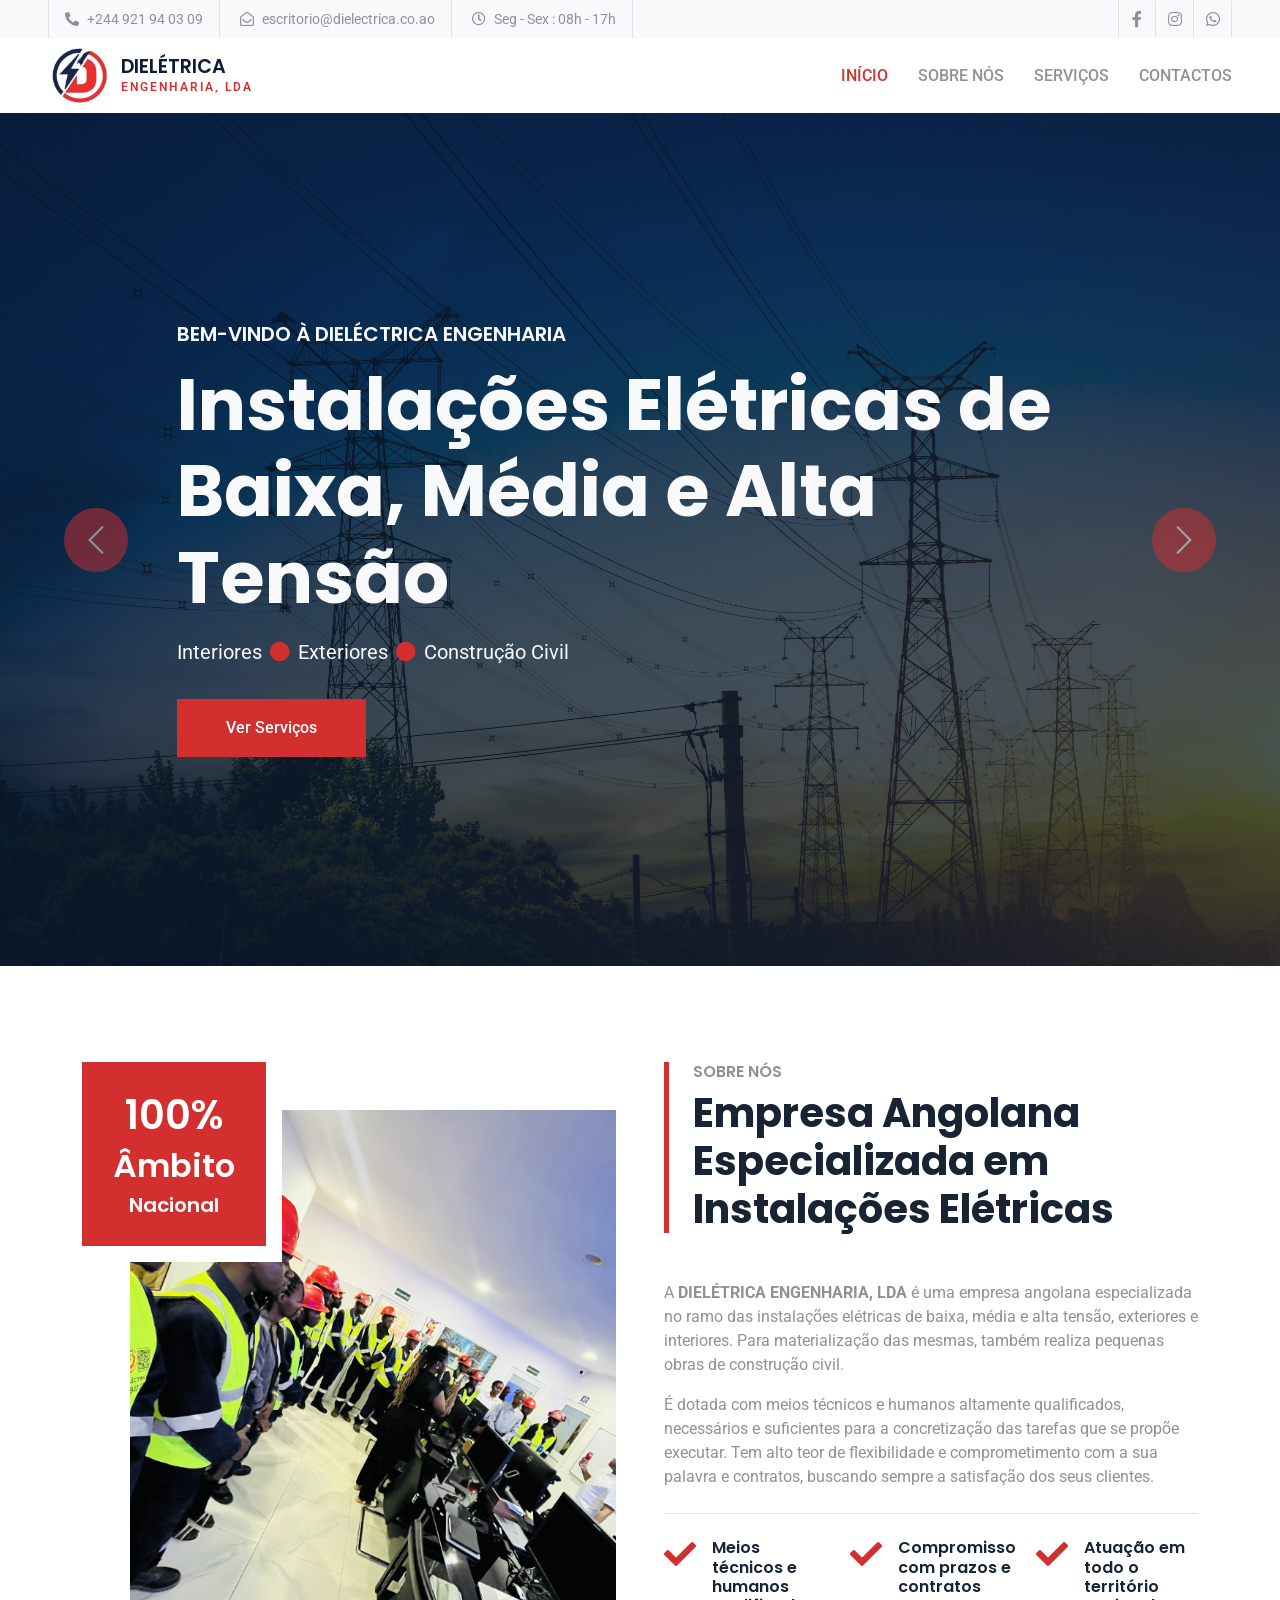
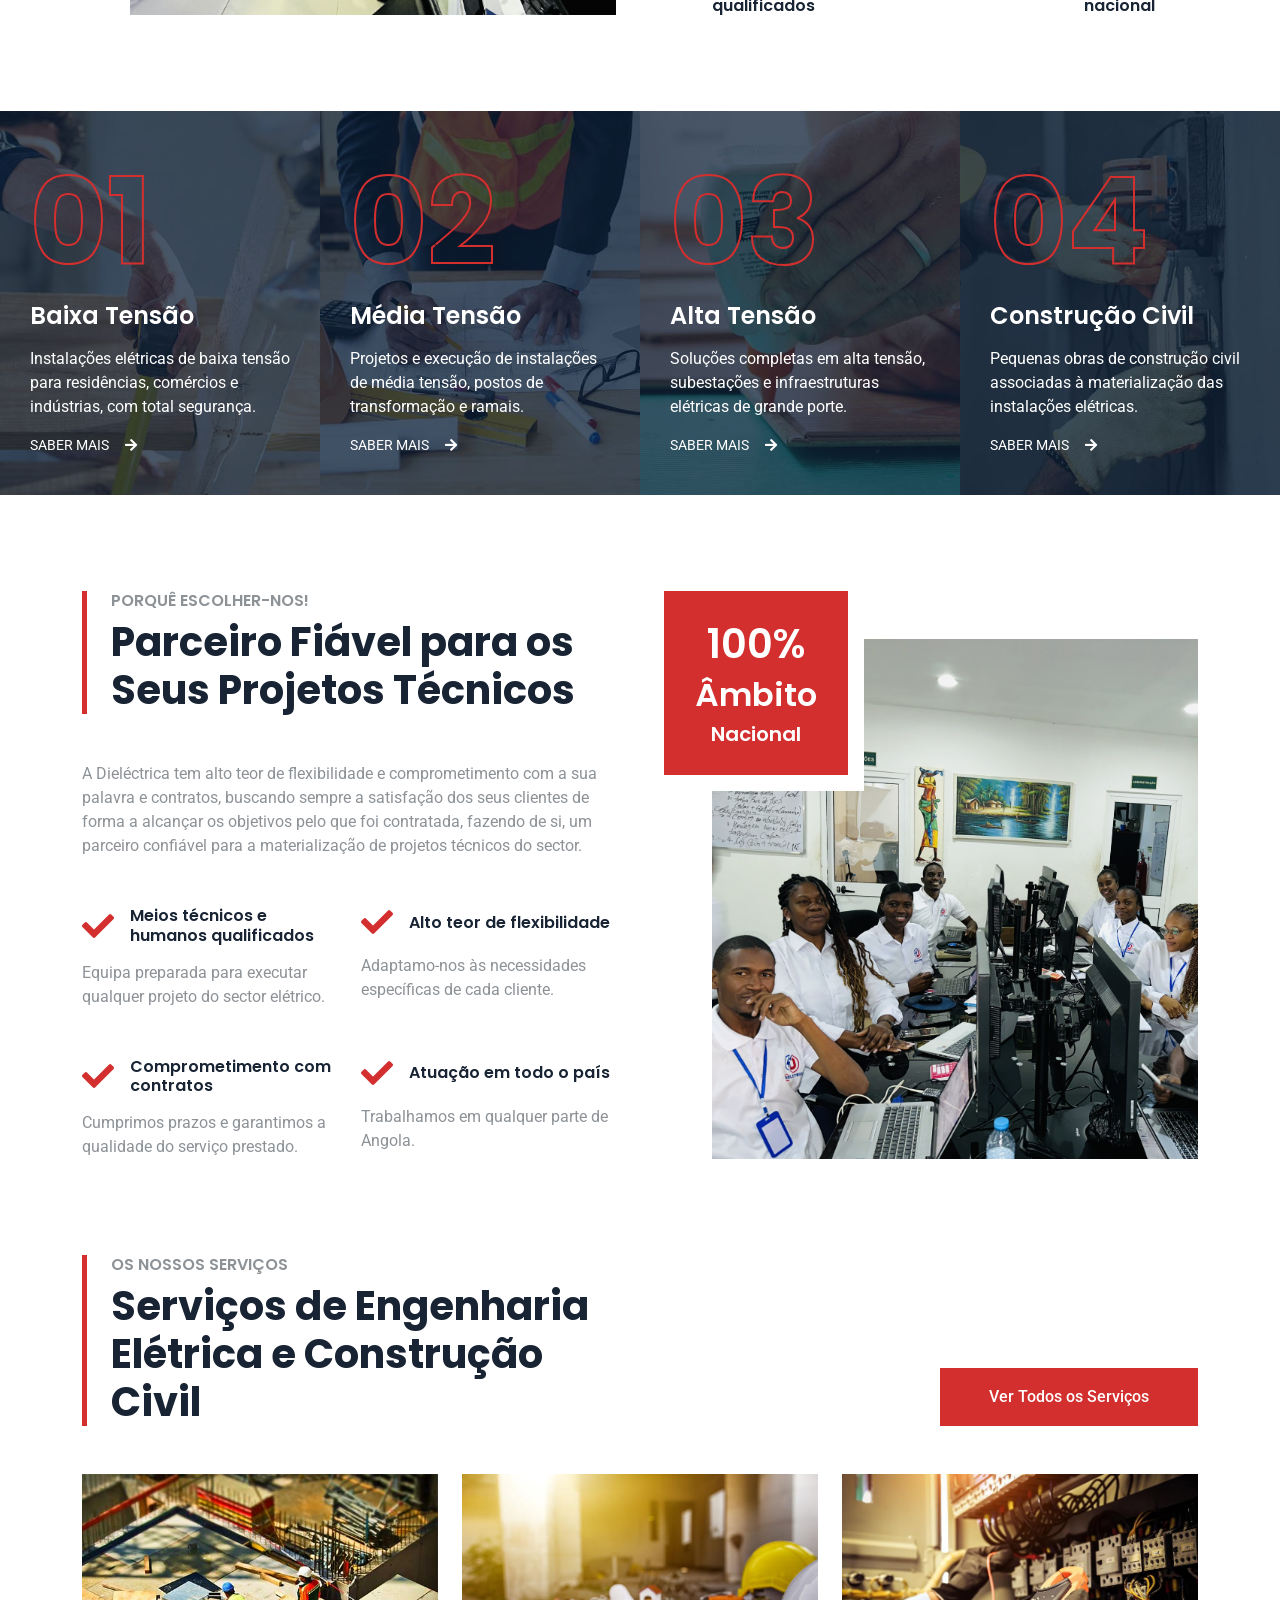
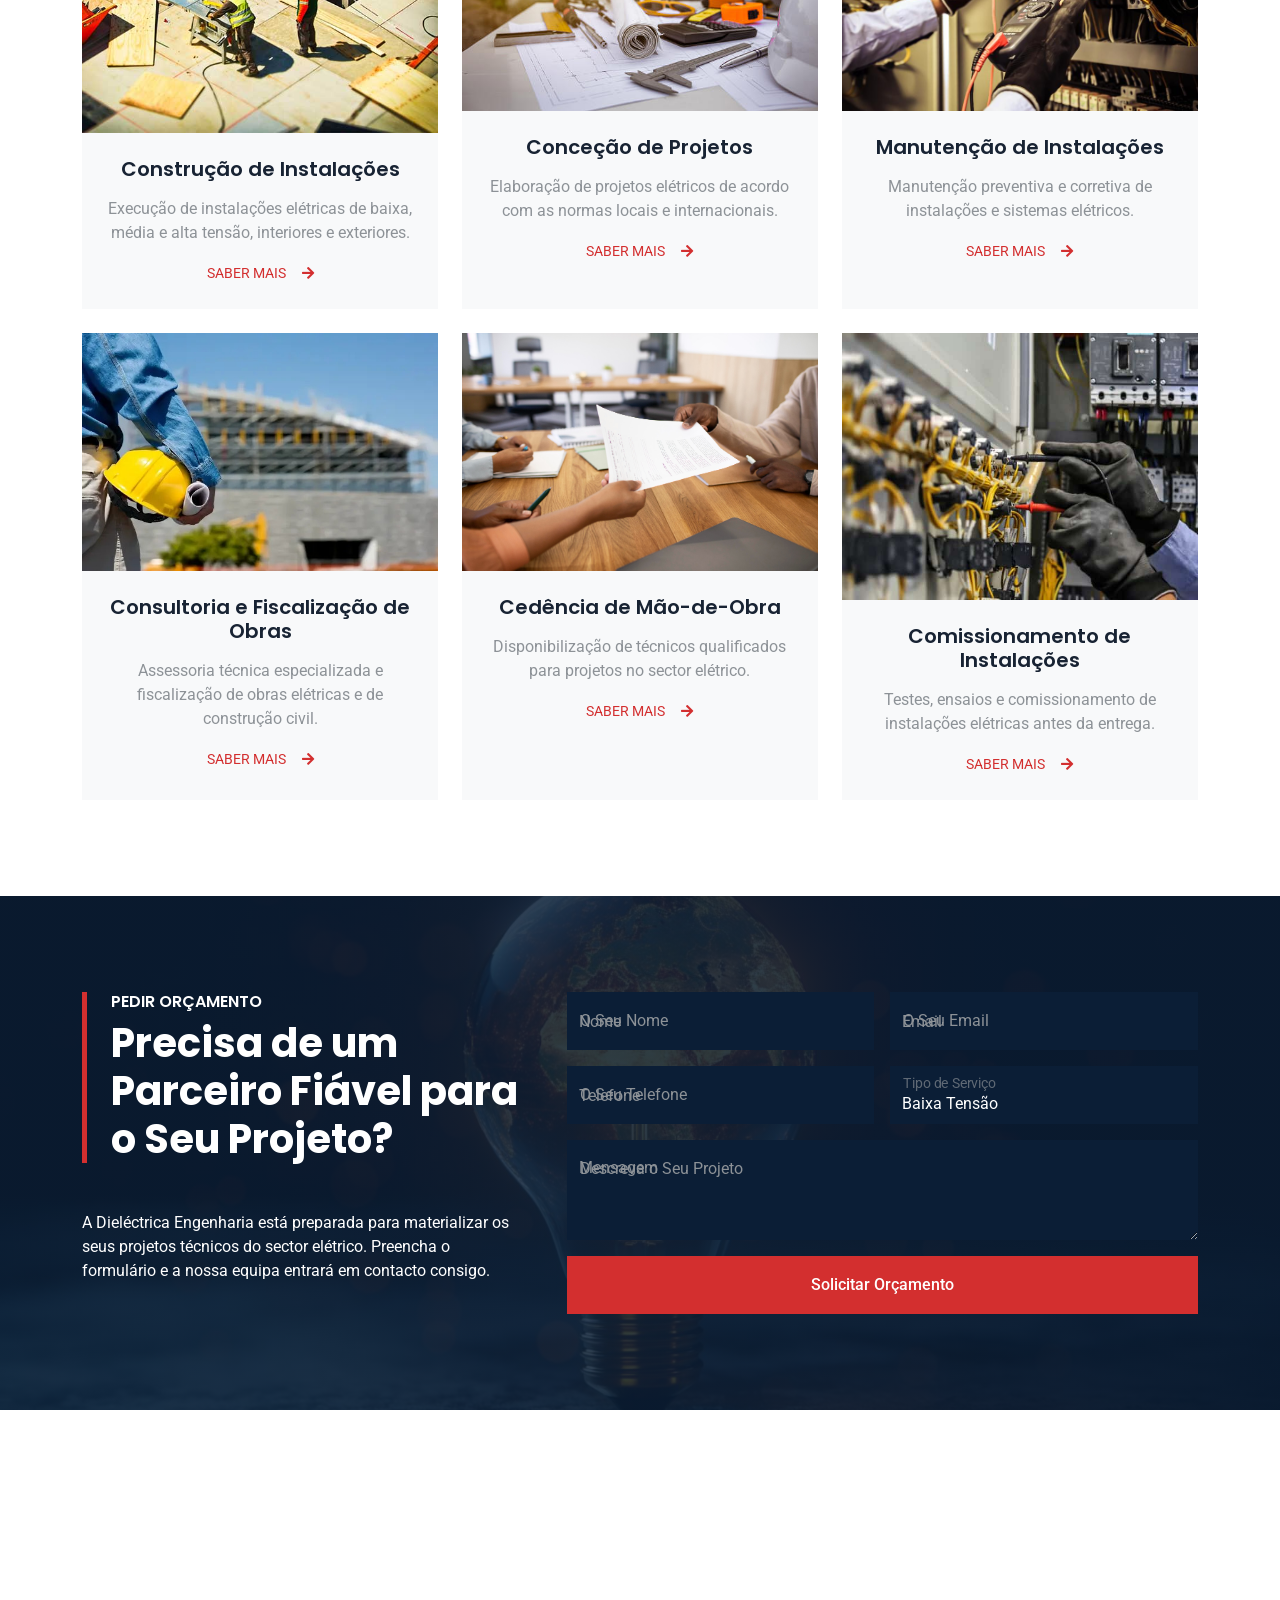
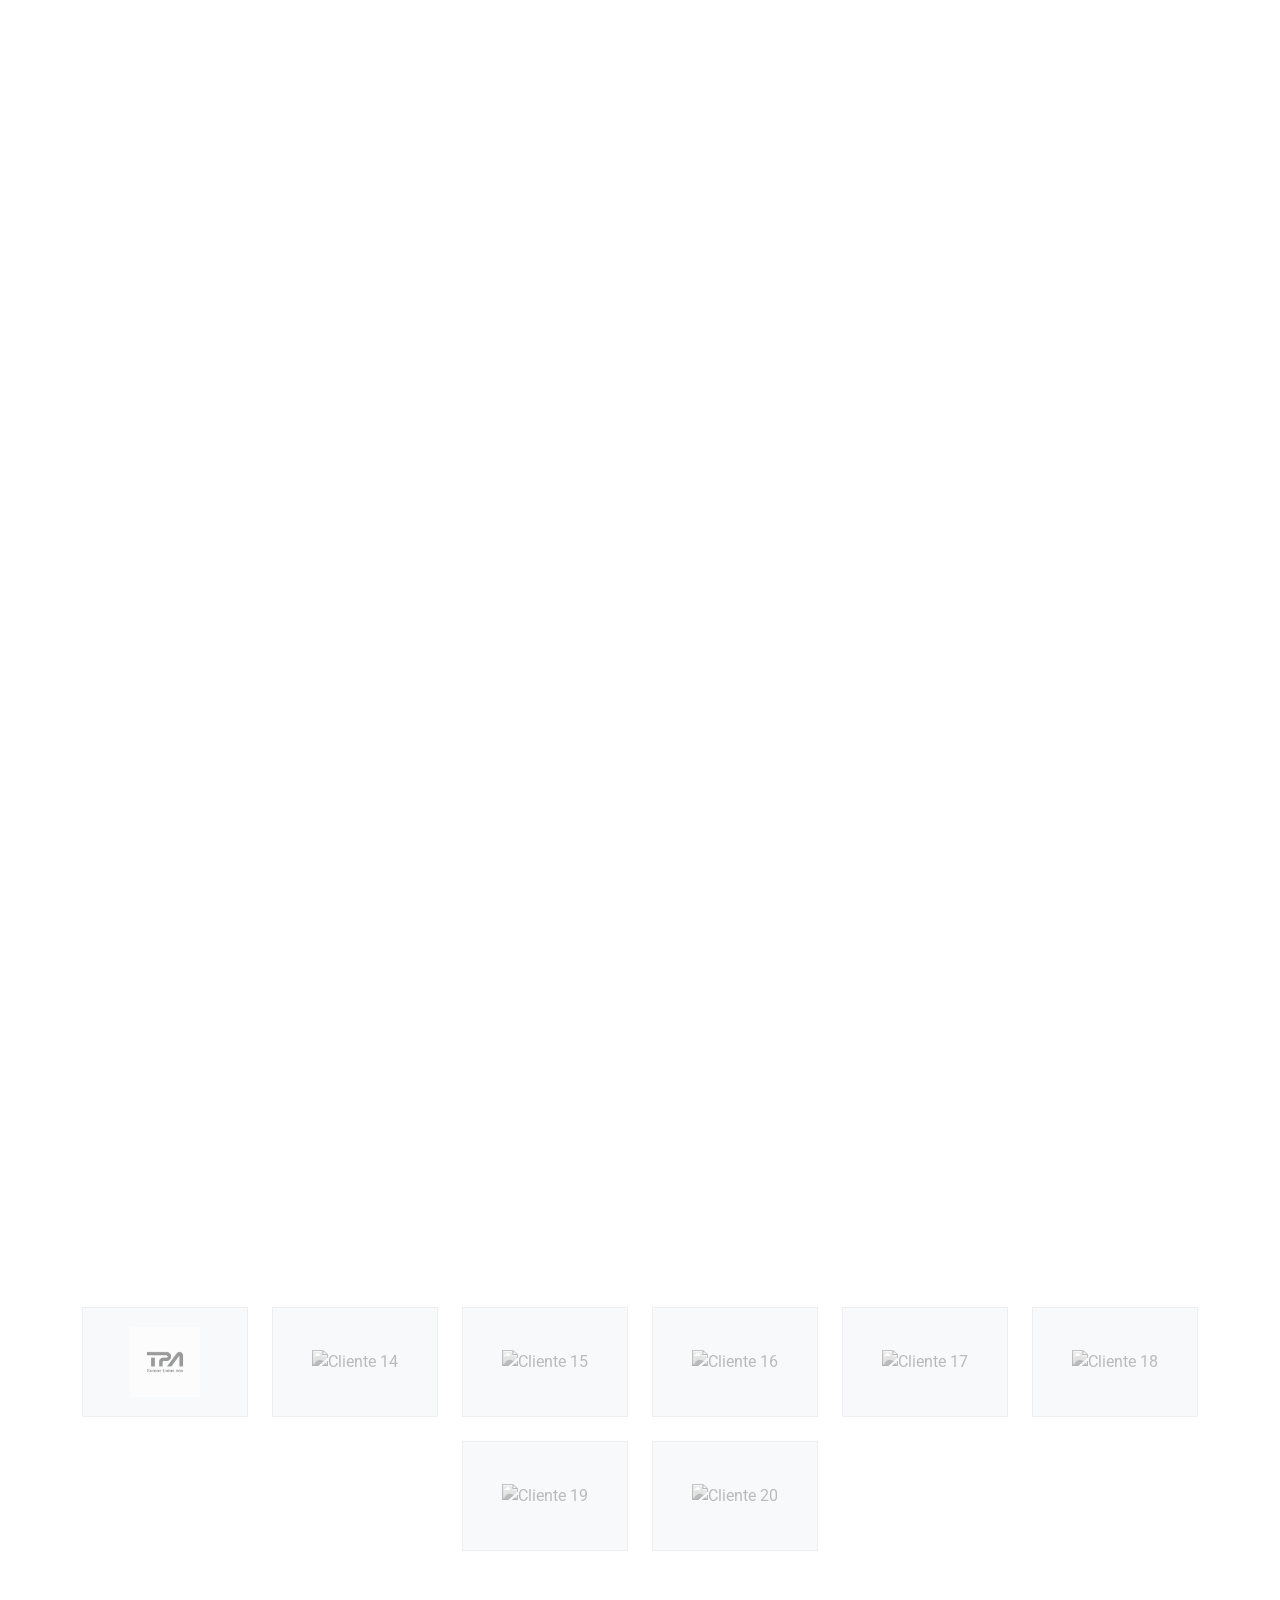
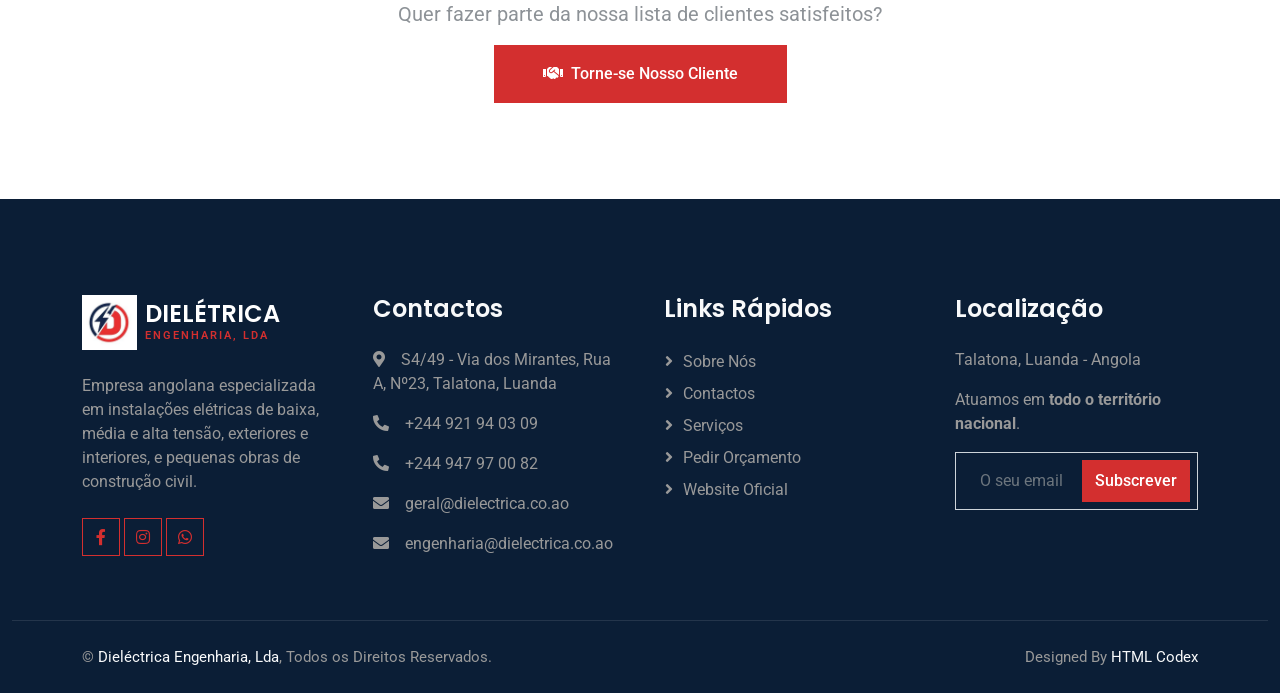
==== index.html @ e53a6378 "Enviando o projecto" ====
<!DOCTYPE html>
<html lang="pt">

<head>
    <meta charset="utf-8">
    <title>Dieléctrica Engenharia, Lda - Instalações Elétricas em Angola</title>
    <meta content="width=device-width, initial-scale=1.0" name="viewport">
    <meta content="instalações elétricas, baixa tensão, média tensão, alta tensão, engenharia elétrica, Angola, Luanda, Talatona, manutenção elétrica, consultoria" name="keywords">
    <meta content="Dieléctrica Engenharia, Lda - Empresa angolana especializada em instalações elétricas de baixa, média e alta tensão, exteriores e interiores, e pequenas obras de construção civil." name="description">

    <!-- Favicon -->
    <link href="img/favicon.ico" rel="icon">

    <!-- Google Web Fonts -->
    <link rel="preconnect" href="https://fonts.googleapis.com">
    <link rel="preconnect" href="https://fonts.gstatic.com" crossorigin>
    <link href="https://fonts.googleapis.com/css2?family=Roboto:wght@400;500&family=Poppins:wght@600;700&display=swap" rel="stylesheet">

    <!-- Icon Font Stylesheet -->
    <link href="https://cdnjs.cloudflare.com/ajax/libs/font-awesome/5.10.0/css/all.min.css" rel="stylesheet">
    <link href="https://cdn.jsdelivr.net/npm/bootstrap-icons@1.4.1/font/bootstrap-icons.css" rel="stylesheet">

    <!-- Libraries Stylesheet -->
    <link href="lib/animate/animate.min.css" rel="stylesheet">
    <link href="lib/owlcarousel/assets/owl.carousel.min.css" rel="stylesheet">

    <!-- Customized Bootstrap Stylesheet -->
    <link href="css/bootstrap.min.css" rel="stylesheet">

    <!-- Template Stylesheet -->
    <link href="css/style.css" rel="stylesheet">
</head>

<body>
    <!-- Spinner Start -->
    <div id="spinner" class="show bg-white position-fixed translate-middle w-100 vh-100 top-50 start-50 d-flex align-items-center justify-content-center">
        <div class="spinner-grow text-primary" role="status"></div>
    </div>
    <!-- Spinner End -->


    <!-- Topbar Start -->
    <div class="container-fluid bg-light p-0">
        <div class="row gx-0 d-none d-lg-flex">
            <div class="col-lg-7 px-5 text-start">
                <div class="h-100 d-inline-flex align-items-center border-start border-end px-3">
                    <small class="fa fa-phone-alt me-2"></small>
                    <small>+244 921 94 03 09</small>
                </div>
                <div class="h-100 d-inline-flex align-items-center border-end px-3">
                    <small class="far fa-envelope-open me-2"></small>
                    <small>escritorio@dielectrica.co.ao</small>
                </div>
                <div class="h-100 d-inline-flex align-items-center border-end px-3">
                    <small class="far fa-clock me-2"></small>
                    <small>Seg - Sex : 08h - 17h</small>
                </div>
            </div>
            <div class="col-lg-5 px-5 text-end">
                <div class="h-100 d-inline-flex align-items-center">
                    <a class="btn btn-square border-end border-start" href="https://facebook.com/dielectrica.electricistas" target="_blank"><i class="fab fa-facebook-f"></i></a>
                    <a class="btn btn-square border-end" href="https://instagram.com/dielectrica_engenharia" target="_blank"><i class="fab fa-instagram"></i></a>
                    <a class="btn btn-square border-end" href="https://wa.me/244921940309" target="_blank"><i class="fab fa-whatsapp"></i></a>
                </div>
            </div>
        </div>
    </div>
    <!-- Topbar End -->


    <!-- Navbar Start -->
    <nav class="navbar navbar-expand-lg bg-white navbar-light sticky-top px-4 px-lg-5 py-lg-0">
        <a href="index.html" class="navbar-brand d-flex align-items-center">
            <img src="img/logo.jpeg" alt="Dieléctrica Engenharia, Lda" style="height: 65px;" class="me-2">
            <div class="d-flex flex-column">
                <h1 class="m-0" style="font-size: 1.2rem; line-height: 1.2; color: #0B1E36;">DIELÉTRICA</h1>
                <span style="font-size: 0.75rem; color: #D32F2F; letter-spacing: 2px; font-weight: 600;">ENGENHARIA, LDA</span>
            </div>
        </a>
        <button type="button" class="navbar-toggler" data-bs-toggle="collapse" data-bs-target="#navbarCollapse">
            <span class="navbar-toggler-icon"></span>
        </button>
        <div class="collapse navbar-collapse" id="navbarCollapse">
            <div class="navbar-nav ms-auto py-3 py-lg-0">
                <a href="index.html" class="nav-item nav-link active">Início</a>
                <a href="about.html" class="nav-item nav-link">Sobre nós</a>
                <a href="service.html" class="nav-item nav-link">Serviços</a>
               
                <a href="contact.html" class="nav-item nav-link">Contactos</a>
            </div>
        </div>
    </nav>
    <!-- Navbar End -->


    <!-- Carousel Start -->
    <div class="container-fluid p-0 mb-5 wow fadeIn" data-wow-delay="0.1s">
        <div id="header-carousel" class="carousel slide" data-bs-ride="carousel">
            <div class="carousel-inner">
                <div class="carousel-item active">
                    <img class="w-100" src="img/carousel-1.jpg" alt="Instalações Elétricas de Baixa, Média e Alta Tensão">
                    <div class="carousel-caption">
                        <div class="container">
                            <div class="row justify-content-center">
                                <div class="col-12 col-lg-10">
                                    <h5 class="text-light text-uppercase mb-3 animated slideInDown">Bem-vindo à Dieléctrica Engenharia</h5>
                                    <h1 class="display-2 text-light mb-3 animated slideInDown">Instalações Elétricas de Baixa, Média e Alta Tensão</h1>
                                    <ol class="breadcrumb mb-4 pb-2">
                                        <li class="breadcrumb-item fs-5 text-light">Interiores</li>
                                        <li class="breadcrumb-item fs-5 text-light">Exteriores</li>
                                        <li class="breadcrumb-item fs-5 text-light">Construção Civil</li>
                                    </ol>
                                    <a href="service.html" class="btn btn-primary py-3 px-5">Ver Serviços</a>
                                </div>
                            </div>
                        </div>
                    </div>
                </div>
                <div class="carousel-item">
                    <img class="w-100" src="img/carousel-2.jpg" alt="Serviços em Todo o Território Nacional">
                    <div class="carousel-caption">
                        <div class="container">
                            <div class="row justify-content-center">
                                <div class="col-12 col-lg-10">
                                    <h5 class="text-light text-uppercase mb-3 animated slideInDown">Empresa Angolana de Âmbito Nacional</h5>
                                    <h1 class="display-2 text-light mb-3 animated slideInDown">Trabalhamos em Qualquer Parte de Angola</h1>
                                    <ol class="breadcrumb mb-4 pb-2">
                                        <li class="breadcrumb-item fs-5 text-light">Projetos</li>
                                        <li class="breadcrumb-item fs-5 text-light">Manutenção</li>
                                        <li class="breadcrumb-item fs-5 text-light">Consultoria</li>
                                    </ol>
                                    <a href="contact.html" class="btn btn-primary py-3 px-5">Solicitar Orçamento</a>
                                </div>
                            </div>
                        </div>
                    </div>
                </div>
            </div>
            <button class="carousel-control-prev" type="button" data-bs-target="#header-carousel"
                data-bs-slide="prev">
                <span class="carousel-control-prev-icon" aria-hidden="true"></span>
                <span class="visually-hidden">Anterior</span>
            </button>
            <button class="carousel-control-next" type="button" data-bs-target="#header-carousel"
                data-bs-slide="next">
                <span class="carousel-control-next-icon" aria-hidden="true"></span>
                <span class="visually-hidden">Próximo</span>
            </button>
        </div>
    </div>
    <!-- Carousel End -->


    <!-- About Start -->
    <div class="container-xxl py-5">
        <div class="container">
            <div class="row g-5">
                <div class="col-lg-6 wow fadeInUp" data-wow-delay="0.1s">
                    <div class="position-relative overflow-hidden ps-5 pt-5 h-100" style="min-height: 400px;">
                        <img class="position-absolute w-100 h-100" src="img/about.jpg" alt="Equipa Dieléctrica Engenharia" style="object-fit: cover;">
                        <div class="position-absolute top-0 start-0 bg-white pe-3 pb-3" style="width: 200px; height: 200px;">
                            <div class="d-flex flex-column justify-content-center text-center bg-primary h-100 p-3">
                                <h1 class="text-white">100%</h1>
                                <h2 class="text-white">Âmbito</h2>
                                <h5 class="text-white mb-0">Nacional</h5>
                            </div>
                        </div>
                    </div>
                </div>
                <div class="col-lg-6 wow fadeInUp" data-wow-delay="0.5s">
                    <div class="h-100">
                        <div class="border-start border-5 border-primary ps-4 mb-5">
                            <h6 class="text-body text-uppercase mb-2">Sobre nós</h6>
                            <h1 class="display-6 mb-0">Empresa Angolana Especializada em Instalações Elétricas</h1>
                        </div>
                        <p>A <strong>DIELÉTRICA ENGENHARIA, LDA</strong> é uma empresa angolana especializada no ramo das instalações elétricas de baixa, média e alta tensão, exteriores e interiores. Para materialização das mesmas, também realiza pequenas obras de construção civil.</p>
                        <p class="mb-4">É dotada com meios técnicos e humanos altamente qualificados, necessários e suficientes para a concretização das tarefas que se propõe executar. Tem alto teor de flexibilidade e comprometimento com a sua palavra e contratos, buscando sempre a satisfação dos seus clientes.</p>
                        <div class="border-top mt-4 pt-4">
                            <div class="row g-4">
                                <div class="col-sm-4 d-flex wow fadeIn" data-wow-delay="0.1s">
                                    <i class="fa fa-check fa-2x text-primary flex-shrink-0 me-3"></i>
                                    <h6 class="mb-0">Meios técnicos e humanos qualificados</h6>
                                </div>
                                <div class="col-sm-4 d-flex wow fadeIn" data-wow-delay="0.3s">
                                    <i class="fa fa-check fa-2x text-primary flex-shrink-0 me-3"></i>
                                    <h6 class="mb-0">Compromisso com prazos e contratos</h6>
                                </div>
                                <div class="col-sm-4 d-flex wow fadeIn" data-wow-delay="0.5s">
                                    <i class="fa fa-check fa-2x text-primary flex-shrink-0 me-3"></i>
                                    <h6 class="mb-0">Atuação em todo o território nacional</h6>
                                </div>
                            </div>
                        </div>
                    </div>
                </div>
            </div>
        </div>
    </div>
    <!-- About End -->


    <!-- Facts Start -->
    <div class="container-fluid my-5 p-0">
        <div class="row g-0">
            <div class="col-xl-3 col-sm-6 wow fadeIn" data-wow-delay="0.1s">
                <div class="position-relative">
                    <img class="img-fluid w-100" src="img/fact-1.jpg" alt="Baixa Tensão">
                    <div class="facts-overlay">
                        <h1 class="display-1">01</h1>
                        <h4 class="text-white mb-3">Baixa Tensão</h4>
                        <p class="text-white">Instalações elétricas de baixa tensão para residências, comércios e indústrias, com total segurança.</p>
                        <a class="text-white small" href="service.html">SABER MAIS<i class="fa fa-arrow-right ms-3"></i></a>
                    </div>
                </div>
            </div>
            <div class="col-xl-3 col-sm-6 wow fadeIn" data-wow-delay="0.3s">
                <div class="position-relative">
                    <img class="img-fluid w-100" src="img/fact-2.jpg" alt="Média Tensão">
                    <div class="facts-overlay">
                        <h1 class="display-1">02</h1>
                        <h4 class="text-white mb-3">Média Tensão</h4>
                        <p class="text-white">Projetos e execução de instalações de média tensão, postos de transformação e ramais.</p>
                        <a class="text-white small" href="service.html">SABER MAIS<i class="fa fa-arrow-right ms-3"></i></a>
                    </div>
                </div>
            </div>
            <div class="col-xl-3 col-sm-6 wow fadeIn" data-wow-delay="0.5s">
                <div class="position-relative">
                    <img class="img-fluid w-100" src="img/fact-3.jpg" alt="Alta Tensão">
                    <div class="facts-overlay">
                        <h1 class="display-1">03</h1>
                        <h4 class="text-white mb-3">Alta Tensão</h4>
                        <p class="text-white">Soluções completas em alta tensão, subestações e infraestruturas elétricas de grande porte.</p>
                        <a class="text-white small" href="service.html">SABER MAIS<i class="fa fa-arrow-right ms-3"></i></a>
                    </div>
                </div>
            </div>
            <div class="col-xl-3 col-sm-6 wow fadeIn" data-wow-delay="0.7s">
                <div class="position-relative">
                    <img class="img-fluid w-100" src="img/fact-4.jpg" alt="Construção Civil">
                    <div class="facts-overlay">
                        <h1 class="display-1">04</h1>
                        <h4 class="text-white mb-3">Construção Civil</h4>
                        <p class="text-white">Pequenas obras de construção civil associadas à materialização das instalações elétricas.</p>
                        <a class="text-white small" href="service.html">SABER MAIS<i class="fa fa-arrow-right ms-3"></i></a>
                    </div>
                </div>
            </div>
        </div>
    </div>
    <!-- Facts End -->


    <!-- Features Start -->
    <div class="container-xxl py-5">
        <div class="container">
            <div class="row g-5">
                <div class="col-lg-6 wow fadeInUp" data-wow-delay="0.1s">
                    <div class="border-start border-5 border-primary ps-4 mb-5">
                        <h6 class="text-body text-uppercase mb-2">Porquê Escolher-nos!</h6>
                        <h1 class="display-6 mb-0">Parceiro Fiável para os Seus Projetos Técnicos</h1>
                    </div>
                    <p class="mb-5">A Dieléctrica tem alto teor de flexibilidade e comprometimento com a sua palavra e contratos, buscando sempre a satisfação dos seus clientes de forma a alcançar os objetivos pelo que foi contratada, fazendo de si, um parceiro confiável para a materialização de projetos técnicos do sector.</p>
                    <div class="row gy-5 gx-4">
                        <div class="col-sm-6 wow fadeIn" data-wow-delay="0.1s">
                            <div class="d-flex align-items-center mb-3">
                                <i class="fa fa-check fa-2x text-primary flex-shrink-0 me-3"></i>
                                <h6 class="mb-0">Meios técnicos e humanos qualificados</h6>
                            </div>
                            <span>Equipa preparada para executar qualquer projeto do sector elétrico.</span>
                        </div>
                        <div class="col-sm-6 wow fadeIn" data-wow-delay="0.2s">
                            <div class="d-flex align-items-center mb-3">
                                <i class="fa fa-check fa-2x text-primary flex-shrink-0 me-3"></i>
                                <h6 class="mb-0">Alto teor de flexibilidade</h6>
                            </div>
                            <span>Adaptamo-nos às necessidades específicas de cada cliente.</span>
                        </div>
                        <div class="col-sm-6 wow fadeIn" data-wow-delay="0.3s">
                            <div class="d-flex align-items-center mb-3">
                                <i class="fa fa-check fa-2x text-primary flex-shrink-0 me-3"></i>
                                <h6 class="mb-0">Comprometimento com contratos</h6>
                            </div>
                            <span>Cumprimos prazos e garantimos a qualidade do serviço prestado.</span>
                        </div>
                        <div class="col-sm-6 wow fadeIn" data-wow-delay="0.4s">
                            <div class="d-flex align-items-center mb-3">
                                <i class="fa fa-check fa-2x text-primary flex-shrink-0 me-3"></i>
                                <h6 class="mb-0">Atuação em todo o país</h6>
                            </div>
                            <span>Trabalhamos em qualquer parte de Angola.</span>
                        </div>
                    </div>
                </div>
                <div class="col-lg-6 wow fadeInUp" data-wow-delay="0.5s">
                    <div class="position-relative overflow-hidden ps-5 pt-5 h-100" style="min-height: 400px;">
                        <img class="position-absolute w-100 h-100" src="img/feature.jpg" alt="Técnico Dieléctrica" style="object-fit: cover;">
                        <div class="position-absolute top-0 start-0 bg-white pe-3 pb-3" style="width: 200px; height: 200px;">
                            <div class="d-flex flex-column justify-content-center text-center bg-primary h-100 p-3">
                                <h1 class="text-white">100%</h1>
                                <h2 class="text-white">Âmbito</h2>
                                <h5 class="text-white mb-0">Nacional</h5>
                            </div>
                        </div>
                    </div>
                </div>
            </div>
        </div>
    </div>
    <!-- Features End -->


    <!-- Service Start -->
    <div class="container-xxl py-5">
        <div class="container">
            <div class="row g-5 align-items-end mb-5">
                <div class="col-lg-6 wow fadeInUp" data-wow-delay="0.1s">
                    <div class="border-start border-5 border-primary ps-4">
                        <h6 class="text-body text-uppercase mb-2">Os Nossos Serviços</h6>
                        <h1 class="display-6 mb-0">Serviços de Engenharia Elétrica e Construção Civil</h1>
                    </div>
                </div>
                <div class="col-lg-6 text-lg-end wow fadeInUp" data-wow-delay="0.3s">
                    <a class="btn btn-primary py-3 px-5" href="service.html">Ver Todos os Serviços</a>
                </div>
            </div>
            <div class="row g-4 justify-content-center">
                <div class="col-lg-4 col-md-6 wow fadeInUp" data-wow-delay="0.1s">
                    <div class="service-item bg-light overflow-hidden h-100">
                        <img class="img-fluid" src="img/service-1.jpg" alt="Construção de Instalações">
                        <div class="service-text position-relative text-center h-100 p-4">
                            <h5 class="mb-3">Construção de Instalações</h5>
                            <p>Execução de instalações elétricas de baixa, média e alta tensão, interiores e exteriores.</p>
                            <a class="small" href="service.html">SABER MAIS<i class="fa fa-arrow-right ms-3"></i></a>
                        </div>
                    </div>
                </div>
                <div class="col-lg-4 col-md-6 wow fadeInUp" data-wow-delay="0.3s">
                    <div class="service-item bg-light overflow-hidden h-100">
                        <img class="img-fluid" src="img/service-2.jpg" alt="Conceção de Projetos">
                        <div class="service-text position-relative text-center h-100 p-4">
                            <h5 class="mb-3">Conceção de Projetos</h5>
                            <p>Elaboração de projetos elétricos de acordo com as normas locais e internacionais.</p>
                            <a class="small" href="service.html">SABER MAIS<i class="fa fa-arrow-right ms-3"></i></a>
                        </div>
                    </div>
                </div>
                <div class="col-lg-4 col-md-6 wow fadeInUp" data-wow-delay="0.5s">
                    <div class="service-item bg-light overflow-hidden h-100">
                        <img class="img-fluid" src="img/service-3.jpg" alt="Manutenção de Instalações">
                        <div class="service-text position-relative text-center h-100 p-4">
                            <h5 class="mb-3">Manutenção de Instalações</h5>
                            <p>Manutenção preventiva e corretiva de instalações e sistemas elétricos.</p>
                            <a class="small" href="service.html">SABER MAIS<i class="fa fa-arrow-right ms-3"></i></a>
                        </div>
                    </div>
                </div>
                <div class="col-lg-4 col-md-6 wow fadeInUp" data-wow-delay="0.1s">
                    <div class="service-item bg-light overflow-hidden h-100">
                        <img class="img-fluid" src="img/service-4.jpg" alt="Consultoria e Fiscalização">
                        <div class="service-text position-relative text-center h-100 p-4">
                            <h5 class="mb-3">Consultoria e Fiscalização de Obras</h5>
                            <p>Assessoria técnica especializada e fiscalização de obras elétricas e de construção civil.</p>
                            <a class="small" href="service.html">SABER MAIS<i class="fa fa-arrow-right ms-3"></i></a>
                        </div>
                    </div>
                </div>
                <div class="col-lg-4 col-md-6 wow fadeInUp" data-wow-delay="0.3s">
                    <div class="service-item bg-light overflow-hidden h-100">
                        <img class="img-fluid" src="img/service-5.jpg" alt="Cedência de Mão-de-Obra">
                        <div class="service-text position-relative text-center h-100 p-4">
                            <h5 class="mb-3">Cedência de Mão-de-Obra</h5>
                            <p>Disponibilização de técnicos qualificados para projetos no sector elétrico.</p>
                            <a class="small" href="service.html">SABER MAIS<i class="fa fa-arrow-right ms-3"></i></a>
                        </div>
                    </div>
                </div>
                <div class="col-lg-4 col-md-6 wow fadeInUp" data-wow-delay="0.5s">
                    <div class="service-item bg-light overflow-hidden h-100">
                        <img class="img-fluid" src="img/service-6.jpg" alt="Comissionamento de Instalações">
                        <div class="service-text position-relative text-center h-100 p-4">
                            <h5 class="mb-3">Comissionamento de Instalações</h5>
                            <p>Testes, ensaios e comissionamento de instalações elétricas antes da entrega.</p>
                            <a class="small" href="service.html">SABER MAIS<i class="fa fa-arrow-right ms-3"></i></a>
                        </div>
                    </div>
                </div>
            </div>
        </div>
    </div>
    <!-- Service End -->


    <!-- Appointment Start -->
    <div class="container-fluid appointment my-5 py-5 wow fadeIn" data-wow-delay="0.1s">
        <div class="container py-5">
            <div class="row g-5">
                <div class="col-lg-5 col-md-6 wow fadeIn" data-wow-delay="0.3s">
                    <div class="border-start border-5 border-primary ps-4 mb-5">
                        <h6 class="text-white text-uppercase mb-2">Pedir Orçamento</h6>
                        <h1 class="display-6 text-white mb-0">Precisa de um Parceiro Fiável para o Seu Projeto?</h1>
                    </div>
                    <p class="text-white mb-0">A Dieléctrica Engenharia está preparada para materializar os seus projetos técnicos do sector elétrico. Preencha o formulário e a nossa equipa entrará em contacto consigo.</p>
                </div>
                <div class="col-lg-7 col-md-6 wow fadeIn" data-wow-delay="0.5s">
                    <form>
                        <div class="row g-3">
                            <div class="col-sm-6">
                                <div class="form-floating">
                                    <input type="text" class="form-control bg-dark border-0" id="gname" placeholder="Nome">
                                    <label for="gname">O Seu Nome</label>
                                </div>
                            </div>
                            <div class="col-sm-6">
                                <div class="form-floating">
                                    <input type="email" class="form-control bg-dark border-0" id="gmail" placeholder="Email">
                                    <label for="gmail">O Seu Email</label>
                                </div>
                            </div>
                            <div class="col-sm-6">
                                <div class="form-floating">
                                    <input type="text" class="form-control bg-dark border-0" id="cname" placeholder="Telefone">
                                    <label for="cname">O Seu Telefone</label>
                                </div>
                            </div>
                            <div class="col-sm-6">
                                <div class="form-floating">
                                    <select class="form-control bg-dark border-0" id="cage">
                                        <option>Baixa Tensão</option>
                                        <option>Média Tensão</option>
                                        <option>Alta Tensão</option>
                                        <option>Construção Civil</option>
                                        <option>Manutenção</option>
                                        <option>Consultoria e Fiscalização</option>
                                        <option>Cedência de Mão-de-Obra</option>
                                        <option>Comissionamento</option>
                                    </select>
                                    <label for="cage">Tipo de Serviço</label>
                                </div>
                            </div>
                            <div class="col-12">
                                <div class="form-floating">
                                    <textarea class="form-control bg-dark border-0" placeholder="Mensagem" id="message" style="height: 100px"></textarea>
                                    <label for="message">Descreva o Seu Projeto</label>
                                </div>
                            </div>
                            <div class="col-12">
                                <button class="btn btn-primary w-100 py-3" type="submit">Solicitar Orçamento</button>
                            </div>
                        </div>
                    </form>
                </div>
            </div>
        </div>
    </div>
    <!-- Appointment End -->


    <!-- Team Start -->
    <div class="container-xxl py-5">
        <div class="container">
            <div class="row g-5 align-items-end mb-5">
                <div class="col-lg-6 wow fadeInUp" data-wow-delay="0.1s">
                    <div class="border-start border-5 border-primary ps-4">
                        <h6 class="text-body text-uppercase mb-2">A Nossa Equipa</h6>
                        <h1 class="display-6 mb-0">Meios Humanos Altamente Qualificados</h1>
                    </div>
                </div>
                <div class="col-lg-6 wow fadeInUp" data-wow-delay="0.3s">
                    <p class="mb-0">A Dieléctrica é dotada com meios humanos altamente qualificados, necessários e suficientes para a concretização das tarefas que se propõe executar.</p>
                </div>
            </div>
            <div class="row g-4">
                <div class="col-lg-4 col-md-6 wow fadeInUp" data-wow-delay="0.1s">
                    <div class="team-item position-relative">
                        <img class="img-fluid" src="img/team-1.jpg" alt="Engenheiro Eletrotécnico">
                        <div class="team-text bg-white p-4">
                            <h5>Eng. Eletrotécnico</h5>
                            <span>Direção Técnica</span>
                        </div>
                    </div>
                </div>
                <div class="col-lg-4 col-md-6 wow fadeInUp" data-wow-delay="0.3s">
                    <div class="team-item position-relative">
                        <img class="img-fluid" src="img/team-2.jpg" alt="Engenheiro de Projetos">
                        <div class="team-text bg-white p-4">
                            <h5>Eng. de Projetos</h5>
                            <span>Conceção e Projeto</span>
                        </div>
                    </div>
                </div>
                <div class="col-lg-4 col-md-6 wow fadeInUp" data-wow-delay="0.5s">
                    <div class="team-item position-relative">
                        <img class="img-fluid" src="img/team-3.jpg" alt="Supervisor de Manutenção">
                        <div class="team-text bg-white p-4">
                            <h5>Supervisor Técnico</h5>
                            <span>Manutenção e Obras</span>
                        </div>
                    </div>
                </div>
            </div>
        </div>
    </div>
    <!-- Team End -->


    <!-- Testimonial Start
    <div class="container-xxl py-5">
        <div class="container">
            <div class="row g-5">
                <div class="col-lg-5 wow fadeInUp" data-wow-delay="0.1s">
                    <div class="border-start border-5 border-primary ps-4 mb-5">
                        <h6 class="text-body text-uppercase mb-2">Compromisso</h6>
                        <h1 class="display-6 mb-0">O Nosso Compromisso com os Clientes</h1>
                    </div>
                    <p class="mb-4">A Dieléctrica tem alto teor de flexibilidade e comprometimento com a sua palavra e contratos, buscando sempre a satisfação dos seus clientes.</p>
                    <div class="row g-4">
                        <div class="col-sm-6">
                            <div class="d-flex align-items-center mb-2">
                                <i class="fa fa-handshake fa-2x text-primary flex-shrink-0"></i>
                                <h1 class="ms-3 mb-0">100%</h1>
                            </div>
                            <h5 class="mb-0">Comprometimento</h5>
                        </div>
                        <div class="col-sm-6">
                            <div class="d-flex align-items-center mb-2">
                                <i class="fa fa-map-marked-alt fa-2x text-primary flex-shrink-0"></i>
                                <h1 class="ms-3 mb-0">18</h1>
                            </div>
                            <h5 class="mb-0">Províncias Cobertas</h5>
                        </div>
                    </div>
                </div>
                <div class="col-lg-7 wow fadeInUp" data-wow-delay="0.5s">
                    <div class="owl-carousel testimonial-carousel">
                        <div class="testimonial-item">
                            <img class="img-fluid mb-4" src="img/testimonial-1.jpg" alt="Cliente">
                            <p class="fs-5">"A Dieléctrica Engenharia realizou toda a instalação elétrica da nossa unidade industrial. Trabalho impecável, dentro do prazo e com total segurança. Recomendo vivamente."</p>
                            <div class="bg-primary mb-3" style="width: 60px; height: 5px"></div>
                            <h5>Cliente Industrial</h5>
                            <span>Luanda</span>
                        </div>
                        <div class="testimonial-item">
                            <img class="img-fluid mb-4" src="img/testimonial-2.jpg" alt="Cliente">
                            <p class="fs-5">"Contratámos os serviços de manutenção preventiva para os nossos escritórios. Profissionalismo, rapidez e preços justos. Equipa altamente qualificada."</p>
                            <div class="bg-primary mb-3" style="width: 60px; height: 5px"></div>
                            <h5>Cliente Corporativo</h5>
                            <span>Talatona</span>
                        </div>
                    </div>
                </div>
            </div>
        </div>
    </div>
   Testimonial End -->

   <!-- Clients Start -->
<div class="container-xxl py-5">
    <div class="container">
        <!-- Cabeçalho -->
        <div class="row g-5 align-items-end mb-5">
            <div class="col-lg-6 wow fadeInUp" data-wow-delay="0.1s">
                <div class="border-start border-5 border-primary ps-4">
                    <h6 class="text-body text-uppercase mb-2">Os Nossos Clientes</h6>
                    <h1 class="display-6 mb-0">Empresas que Confiam em Nós</h1>
                </div>
            </div>
            <div class="col-lg-6 wow fadeInUp" data-wow-delay="0.3s">
                <p class="mb-0">Ao longo dos anos, temos tido o privilégio de trabalhar com empresas de referência em Angola, nos sectores industrial, comercial, energético, hoteleiro e de construção civil. Estes são alguns dos nossos clientes:</p>
            </div>
        </div>

        <!-- Estatísticas -->
        <div class="row g-4 mb-5">
            <div class="col-lg-3 col-md-6 wow fadeInUp" data-wow-delay="0.1s">
                <div class="service-item bg-light overflow-hidden h-100 text-center p-4">
                    <i class="fa fa-building fa-3x text-primary mb-3"></i>
                    <h1 class="display-5 text-dark mb-2">20+</h1>
                    <h5 class="mb-0">Clientes Corporativos</h5>
                </div>
            </div>
            <div class="col-lg-3 col-md-6 wow fadeInUp" data-wow-delay="0.3s">
                <div class="service-item bg-light overflow-hidden h-100 text-center p-4">
                    <i class="fa fa-project-diagram fa-3x text-primary mb-3"></i>
                    <h1 class="display-5 text-dark mb-2">500+</h1>
                    <h5 class="mb-0">Projetos Concluídos</h5>
                </div>
            </div>
            <div class="col-lg-3 col-md-6 wow fadeInUp" data-wow-delay="0.5s">
                <div class="service-item bg-light overflow-hidden h-100 text-center p-4">
                    <i class="fa fa-map-marked-alt fa-3x text-primary mb-3"></i>
                    <h1 class="display-5 text-dark mb-2">18</h1>
                    <h5 class="mb-0">Províncias Cobertas</h5>
                </div>
            </div>
            <div class="col-lg-3 col-md-6 wow fadeInUp" data-wow-delay="0.7s">
                <div class="service-item bg-light overflow-hidden h-100 text-center p-4">
                    <i class="fa fa-award fa-3x text-primary mb-3"></i>
                    <h1 class="display-5 text-dark mb-2">100%</h1>
                    <h5 class="mb-0">Comprometimento</h5>
                </div>
            </div>
        </div>

        <!-- Logos de Clientes - Grelha 5x4 = 20 clientes -->
        <div class="row g-4 justify-content-center align-items-center">
            
            <!-- Linha 1 -->
            <div class="col-lg-2 col-md-3 col-4 wow fadeIn" data-wow-delay="0.1s">
                <div class="client-logo bg-light d-flex align-items-center justify-content-center">
                    <img class="img-fluid" src="img/client-1.png" alt="Cliente 1">
                </div>
            </div>
            <div class="col-lg-2 col-md-3 col-4 wow fadeIn" data-wow-delay="0.15s">
                <div class="client-logo bg-light d-flex align-items-center justify-content-center">
                    <img class="img-fluid" src="img/client-2.png" alt="Cliente 2">
                </div>
            </div>
            <div class="col-lg-2 col-md-3 col-4 wow fadeIn" data-wow-delay="0.2s">
                <div class="client-logo bg-light d-flex align-items-center justify-content-center">
                    <img class="img-fluid" src="img/client-3.png" alt="Cliente 3">
                </div>
            </div>
            <div class="col-lg-2 col-md-3 col-4 wow fadeIn" data-wow-delay="0.25s">
                <div class="client-logo bg-light d-flex align-items-center justify-content-center">
                    <img class="img-fluid" src="img/client-4.png" alt="Cliente 4">
                </div>
            </div>
            <div class="col-lg-2 col-md-3 col-4 wow fadeIn" data-wow-delay="0.3s">
                <div class="client-logo bg-light d-flex align-items-center justify-content-center">
                    <img class="img-fluid" src="img/client-5.png" alt="Cliente 5">
                </div>
            </div>

            <!-- Linha 2 -->
            <div class="col-lg-2 col-md-3 col-4 wow fadeIn" data-wow-delay="0.35s">
                <div class="client-logo bg-light d-flex align-items-center justify-content-center">
                    <img class="img-fluid" src="img/client-6.png" alt="Cliente 6">
                </div>
            </div>
            <div class="col-lg-2 col-md-3 col-4 wow fadeIn" data-wow-delay="0.4s">
                <div class="client-logo bg-light d-flex align-items-center justify-content-center">
                    <img class="img-fluid" src="img/client-7.png" alt="Cliente 7">
                </div>
            </div>
            <div class="col-lg-2 col-md-3 col-4 wow fadeIn" data-wow-delay="0.45s">
                <div class="client-logo bg-light d-flex align-items-center justify-content-center">
                    <img class="img-fluid" src="img/client-8.png" alt="Cliente 8">
                </div>
            </div>
            <div class="col-lg-2 col-md-3 col-4 wow fadeIn" data-wow-delay="0.5s">
                <div class="client-logo bg-light d-flex align-items-center justify-content-center">
                    <img class="img-fluid" src="img/client-9.png" alt="Cliente 9">
                </div>
            </div>
            <div class="col-lg-2 col-md-3 col-4 wow fadeIn" data-wow-delay="0.55s">
                <div class="client-logo bg-light d-flex align-items-center justify-content-center">
                    <img class="img-fluid" src="img/client-10.png" alt="Cliente 10">
                </div>
            </div>

            <!-- Linha 3 -->
            <div class="col-lg-2 col-md-3 col-4 wow fadeIn" data-wow-delay="0.6s">
                <div class="client-logo bg-light d-flex align-items-center justify-content-center">
                    <img class="img-fluid" src="img/client-11.png" alt="Cliente 11">
                </div>
            </div>
            <div class="col-lg-2 col-md-3 col-4 wow fadeIn" data-wow-delay="0.65s">
                <div class="client-logo bg-light d-flex align-items-center justify-content-center">
                    <img class="img-fluid" src="img/client-12.png" alt="Cliente 12">
                </div>
            </div>
            <div class="col-lg-2 col-md-3 col-4 wow fadeIn" data-wow-delay="0.7s">
                <div class="client-logo bg-light d-flex align-items-center justify-content-center">
                    <img class="img-fluid" src="img/client-13.png" alt="Cliente 13">
                </div>
            </div>
            <div class="col-lg-2 col-md-3 col-4 wow fadeIn" data-wow-delay="0.75s">
                <div class="client-logo bg-light d-flex align-items-center justify-content-center">
                    <img class="img-fluid" src="img/client-14.png" alt="Cliente 14">
                </div>
            </div>
            <div class="col-lg-2 col-md-3 col-4 wow fadeIn" data-wow-delay="0.8s">
                <div class="client-logo bg-light d-flex align-items-center justify-content-center">
                    <img class="img-fluid" src="img/client-15.png" alt="Cliente 15">
                </div>
            </div>

            <!-- Linha 4 -->
            <div class="col-lg-2 col-md-3 col-4 wow fadeIn" data-wow-delay="0.85s">
                <div class="client-logo bg-light d-flex align-items-center justify-content-center">
                    <img class="img-fluid" src="img/client-16.png" alt="Cliente 16">
                </div>
            </div>
            <div class="col-lg-2 col-md-3 col-4 wow fadeIn" data-wow-delay="0.9s">
                <div class="client-logo bg-light d-flex align-items-center justify-content-center">
                    <img class="img-fluid" src="img/client-17.png" alt="Cliente 17">
                </div>
            </div>
            <div class="col-lg-2 col-md-3 col-4 wow fadeIn" data-wow-delay="0.95s">
                <div class="client-logo bg-light d-flex align-items-center justify-content-center">
                    <img class="img-fluid" src="img/client-18.png" alt="Cliente 18">
                </div>
            </div>
            <div class="col-lg-2 col-md-3 col-4 wow fadeIn" data-wow-delay="1.0s">
                <div class="client-logo bg-light d-flex align-items-center justify-content-center">
                    <img class="img-fluid" src="img/client-19.png" alt="Cliente 19">
                </div>
            </div>
            <div class="col-lg-2 col-md-3 col-4 wow fadeIn" data-wow-delay="1.05s">
                <div class="client-logo bg-light d-flex align-items-center justify-content-center">
                    <img class="img-fluid" src="img/client-20.png" alt="Cliente 20">
                </div>
            </div>

        </div>

        <!-- CTA -->
        <div class="row mt-5 wow fadeInUp" data-wow-delay="0.1s">
            <div class="col-12 text-center">
                <p class="mb-3 fs-5">Quer fazer parte da nossa lista de clientes satisfeitos?</p>
                <a href="contact.html" class="btn btn-primary py-3 px-5">
                    <i class="fa fa-handshake me-2"></i>Torne-se Nosso Cliente
                </a>
            </div>
        </div>

    </div>
</div>
<!-- Clients End -->

    <!-- Footer Start -->
    <div class="container-fluid bg-dark footer mt-5 pt-5 wow fadeIn" data-wow-delay="0.1s">
        <div class="container py-5">
            <div class="row g-5">
                <div class="col-lg-3 col-md-6">
                    <div class="d-flex align-items-center mb-4">
                        <img src="img/logo.jpeg" alt="Dieléctrica Engenharia" style="height: 55px;" class="me-2 bg-white p-1">
                        <div class="d-flex flex-column">
                            <h4 class="text-white mb-0">DIELÉTRICA</h4>
                            <span style="font-size: 0.7rem; color: #D32F2F; letter-spacing: 2px; font-weight: 600;">ENGENHARIA, LDA</span>
                        </div>
                    </div>
                    <p>Empresa angolana especializada em instalações elétricas de baixa, média e alta tensão, exteriores e interiores, e pequenas obras de construção civil.</p>
                    <div class="d-flex pt-2">
                        <a class="btn btn-square btn-outline-primary me-1" href="https://facebook.com/dielectrica.electricistas" target="_blank"><i class="fab fa-facebook-f"></i></a>
                        <a class="btn btn-square btn-outline-primary me-1" href="https://instagram.com/dielectrica_engenharia" target="_blank"><i class="fab fa-instagram"></i></a>
                        <a class="btn btn-square btn-outline-primary me-0" href="https://wa.me/244921940309" target="_blank"><i class="fab fa-whatsapp"></i></a>
                    </div>
                </div>
                <div class="col-lg-3 col-md-6">
                    <h4 class="text-light mb-4">Contactos</h4>
                    <p><i class="fa fa-map-marker-alt me-3"></i>S4/49 - Via dos Mirantes, Rua A, Nº23, Talatona, Luanda</p>
                    <p><i class="fa fa-phone-alt me-3"></i>+244 921 94 03 09</p>
                    <p><i class="fa fa-phone-alt me-3"></i>+244 947 97 00 82</p>
                    <p><i class="fa fa-envelope me-3"></i>geral@dielectrica.co.ao</p>
                    <p><i class="fa fa-envelope me-3"></i>engenharia@dielectrica.co.ao</p>
                </div>
                <div class="col-lg-3 col-md-6">
                    <h4 class="text-light mb-4">Links Rápidos</h4>
                    <a class="btn btn-link" href="about.html">Sobre nós</a>
                    <a class="btn btn-link" href="contact.html">Contactos</a>
                    <a class="btn btn-link" href="service.html">Serviços</a>
                    <a class="btn btn-link" href="appointment.html">Pedir Orçamento</a>
                    <a class="btn btn-link" href="https://www.dielectrica.co.ao" target="_blank">Website Oficial</a>
                </div>
                <div class="col-lg-3 col-md-6">
                    <h4 class="text-light mb-4">Localização</h4>
                    <p>Talatona, Luanda - Angola</p>
                    <p>Atuamos em <strong>todo o território nacional</strong>.</p>
                    <div class="position-relative mx-auto" style="max-width: 400px;">
                        <input class="form-control bg-transparent w-100 py-3 ps-4 pe-5" type="text" placeholder="O seu email">
                        <button type="button" class="btn btn-primary py-2 position-absolute top-0 end-0 mt-2 me-2">Subscrever</button>
                    </div>
                </div>
            </div>
        </div>
        <div class="container-fluid copyright">
            <div class="container">
                <div class="row">
                    <div class="col-md-6 text-center text-md-start mb-3 mb-md-0">
                        &copy; <a href="https://www.dielectrica.co.ao">Dieléctrica Engenharia, Lda</a>, Todos os Direitos Reservados.
                    </div>
                    <div class="col-md-6 text-center text-md-end">
                        Designed By <a href="https://htmlcodex.com">HTML Codex</a>
                    </div>
                </div>
            </div>
        </div>
    </div>
    <!-- Footer End -->


    <!-- Back to Top -->
    <a href="#" class="btn btn-lg btn-primary btn-lg-square back-to-top"><i class="bi bi-arrow-up"></i></a>


    <!-- JavaScript Libraries -->
    <script src="https://code.jquery.com/jquery-3.4.1.min.js"></script>
    <script src="https://cdn.jsdelivr.net/npm/bootstrap@5.0.0/dist/js/bootstrap.bundle.min.js"></script>
    <script src="lib/wow/wow.min.js"></script>
    <script src="lib/easing/easing.min.js"></script>
    <script src="lib/waypoints/waypoints.min.js"></script>
    <script src="lib/owlcarousel/owl.carousel.min.js"></script>

    <!-- Template Javascript -->
    <script src="js/main.js"></script>
</body>

</html>
---- css/style.css ----
/********** Template CSS **********/
:root {
    /* Cores da identidade visual Dielectrica Engenharia */
    --primary: #D32F2F;        /* Vermelho do logotipo */
    --primary-dark: #B71C1C;   /* Vermelho escuro (hover) */
    --primary-light: #EF5350;  /* Vermelho claro */
    --secondary: #8D9297;      /* Cinza do template */
    --light: #F8F9FA;          /* Cinza muito claro */
    --dark: #0B1E36;           /* Azul escuro do logotipo */
    --dark-2: #152B47;         /* Azul escuro secundário */
}

.back-to-top {
    position: fixed;
    display: none;
    right: 30px;
    bottom: 30px;
    z-index: 99;
}


/*** Spinner ***/
#spinner {
    opacity: 0;
    visibility: hidden;
    transition: opacity .5s ease-out, visibility 0s linear .5s;
    z-index: 99999;
}

#spinner.show {
    transition: opacity .5s ease-out, visibility 0s linear 0s;
    visibility: visible;
    opacity: 1;
}


/*** Button ***/
.btn {
    font-weight: 500;
    transition: .5s;
}

.btn.btn-primary,
.btn.btn-outline-primary:hover {
    color: #FFFFFF;
}

.btn-square {
    width: 38px;
    height: 38px;
}

.btn-sm-square {
    width: 32px;
    height: 32px;
}

.btn-lg-square {
    width: 48px;
    height: 48px;
}

.btn-square,
.btn-sm-square,
.btn-lg-square {
    padding: 0;
    display: flex;
    align-items: center;
    justify-content: center;
    font-weight: normal;
}


/*** Navbar ***/
.navbar.sticky-top {
    top: -100px;
    transition: .5s;
}

.navbar .navbar-brand {
    display: flex;
    align-items: center;
}

.navbar .navbar-brand img {
    transition: .5s;
}

.navbar .navbar-brand h1 {
    font-size: 1.4rem;
    line-height: 1.2;
    color: var(--dark);
    margin: 0;
}

.navbar .navbar-brand span {
    font-size: 0.85rem;
    color: var(--secondary);
    letter-spacing: 2px;
    font-weight: 500;
}

.navbar .navbar-nav .nav-link {
    margin-left: 30px;
    padding: 25px 0;
    color: var(--secondary);
    font-weight: 500;
    text-transform: uppercase;
    outline: none;
}

.navbar .navbar-nav .nav-link:hover,
.navbar .navbar-nav .nav-link.active {
    color: var(--primary);
}

.navbar .dropdown-toggle::after {
    border: none;
    content: "\f107";
    font-family: "Font Awesome 5 Free";
    font-weight: 900;
    vertical-align: middle;
    margin-left: 8px;
}

@media (max-width: 991.98px) {
    .navbar .navbar-nav .nav-link  {
        margin-left: 0;
        padding: 10px 0;
    }

    .navbar .navbar-nav {
        margin-top: 25px;
        border-top: 1px solid #EEEEEE;
    }

    .navbar .navbar-brand img {
        height: 50px !important;
    }
}

@media (min-width: 992px) {
    .navbar .nav-item .dropdown-menu {
        display: block;
        border: none;
        margin-top: 0;
        top: 150%;
        right: 0;
        opacity: 0;
        visibility: hidden;
        transition: .5s;
    }

    .navbar .nav-item:hover .dropdown-menu {
        top: 100%;
        visibility: visible;
        transition: .5s;
        opacity: 1;
    }
}


/*** Header ***/
.carousel-caption {
    top: 0;
    left: 0;
    right: 0;
    bottom: 0;
    display: flex;
    align-items: center;
    text-align: start;
    background: rgba(11, 30, 54, .75); /* Azul escuro do logotipo com transparência */
    z-index: 1;
}

.carousel-control-prev,
.carousel-control-next {
    width: 15%;
}

.carousel-control-prev-icon,
.carousel-control-next-icon {
    width: 4rem;
    height: 4rem;
    background-color: var(--primary);
    border: 15px solid var(--primary);
    border-radius: 50px;
}

.carousel-caption .breadcrumb-item+.breadcrumb-item::before {
    content: "\f111";
    font-family: "Font Awesome 5 Free";
    font-weight: 900;
    color: var(--primary);
}

@media (max-width: 768px) {
    #header-carousel .carousel-item {
        position: relative;
        min-height: 450px;
    }
    
    #header-carousel .carousel-item img {
        position: absolute;
        width: 100%;
        height: 100%;
        object-fit: cover;
    }

    .carousel-control-prev-icon,
    .carousel-control-next-icon {
        width: 3rem;
        height: 3rem;
        border-width: 12px;
    }
}

.page-header {
    background: linear-gradient(rgba(11, 30, 54, .75), rgba(11, 30, 54, .75)), url(../img/carousel-1.jpg) center center no-repeat;
    background-size: cover;
}

.page-header .breadcrumb-item+.breadcrumb-item::before {
    color: #999999;
}


/*** Facts ***/
.facts-overlay {
    position: absolute;
    padding: 30px;
    width: 100%;
    height: 100%;
    top: 0;
    left: 0;
    display: flex;
    flex-direction: column;
    justify-content: center;
    background: rgba(11, 30, 54, .75); /* Azul escuro */
}

.facts-overlay h1 {
    font-size: 120px;
    color: transparent;
    -webkit-text-stroke: 2px var(--primary);
}

.facts-overlay a:hover {
    color: var(--primary) !important;
}


/*** Service ***/
.service-text::before {
    position: absolute;
    content: "";
    width: 100%;
    height: 0;
    top: 0;
    left: 0;
    background: var(--primary);
    opacity: 0;
    transition: .5s;
}

.service-item:hover .service-text::before {
    height: 100%;
    opacity: 1;
}

.service-text * {
    position: relative;
    transition: .5s;
    z-index: 1;
}

.service-item:hover .service-text * {
    color: #FFFFFF !important;
}


/*** Appointment ***/
.appointment {
    background: linear-gradient(rgba(11, 30, 54, .85), rgba(11, 30, 54, .85)), url(../img/carousel-2.jpg) center center no-repeat;
    background-size: cover;
}

.appointment .form-control {
    color: #FFFFFF !important;
}

.appointment .form-control::placeholder {
    color: #8D9297;
}

.appointment .form-floating label {
    color: #8D9297;
}


/*** Team ***/
.team-text {
    position: absolute;
    width: 75%;
    bottom: 30px;
    left: 0;
    transition: .5s;
}

.team-item:hover .team-text {
    width: 100%;
}

.team-text * {
    transition: .5s;
}

.team-item:hover .team-text * {
    letter-spacing: 2px;
}


/*** Testimonial ***/
.testimonial-carousel .owl-item img {
    width: 100px;
    height: 100px;
}

.testimonial-carousel .owl-nav {
    margin-top: 30px;
    display: flex;
    justify-content: start;
}

.testimonial-carousel .owl-nav .owl-prev,
.testimonial-carousel .owl-nav .owl-next {
    margin-right: 15px;
    width: 50px;
    height: 50px;
    display: flex;
    align-items: center;
    justify-content: center;
    color: var(--dark);
    border: 2px solid var(--primary);
    border-radius: 50px;
    font-size: 18px;
    transition: .5s;
}

.testimonial-carousel .owl-nav .owl-prev:hover,
.testimonial-carousel .owl-nav .owl-next:hover {
    color: #FFFFFF;
    background: var(--primary);
}


/*** Footer ***/
.footer {
    color: #999999;
    background-color: var(--dark) !important;
}

.footer .btn.btn-link {
    display: block;
    margin-bottom: 5px;
    padding: 0;
    text-align: left;
    color: #999999;
    font-weight: normal;
    text-transform: capitalize;
    transition: .3s;
}

.footer .btn.btn-link::before {
    position: relative;
    content: "\f105";
    font-family: "Font Awesome 5 Free";
    font-weight: 900;
    color: #999999;
    margin-right: 10px;
}

.footer .btn.btn-link:hover {
    color: var(--light);
    letter-spacing: 1px;
    box-shadow: none;
}

.footer .copyright {
    padding: 25px 0;
    font-size: 15px;
    border-top: 1px solid rgba(256, 256, 256, .1);
}

.footer .copyright a {
    color: var(--light);
}

.footer .copyright a:hover {
    color: var(--primary);
}

.footer .btn-outline-primary {
    color: var(--primary);
    border-color: var(--primary);
}

.footer .btn-outline-primary:hover {
    color: #FFFFFF;
    background-color: var(--primary);
    border-color: var(--primary);
}


/*** Override Bootstrap - Cores Dielectrica ***/
/* Botão Primário - Vermelho do logotipo */
.btn-primary {
    color: #FFFFFF !important;
    background-color: var(--primary) !important;
    border-color: var(--primary) !important;
}

.btn-primary:hover,
.btn-primary:focus,
.btn-primary:active,
.btn-primary.active {
    color: #FFFFFF !important;
    background-color: var(--primary-dark) !important;
    border-color: var(--primary-dark) !important;
}

.btn-check:focus + .btn-primary,
.btn-primary:focus {
    box-shadow: 0 0 0 0.25rem rgba(211, 47, 47, 0.5) !important;
}

/* Botão Outline Primário */
.btn-outline-primary {
    color: var(--primary) !important;
    border-color: var(--primary) !important;
}

.btn-outline-primary:hover,
.btn-outline-primary:focus,
.btn-outline-primary:active,
.btn-outline-primary.active {
    color: #FFFFFF !important;
    background-color: var(--primary) !important;
    border-color: var(--primary) !important;
}

.btn-check:focus + .btn-outline-primary,
.btn-outline-primary:focus {
    box-shadow: 0 0 0 0.25rem rgba(211, 47, 47, 0.5) !important;
}

/* Texto Primário */
.text-primary {
    color: var(--primary) !important;
}

/* Fundo Primário */
.bg-primary {
    background-color: var(--primary) !important;
}

/* Borda Primária */
.border-primary {
    border-color: var(--primary) !important;
}

/* Fundo Escuro - Azul do logotipo */
.bg-dark {
    background-color: var(--dark) !important;
}

.text-dark {
    color: var(--dark) !important;
}

.border-dark {
    border-color: var(--dark) !important;
}

/* Links */
a {
    color: var(--primary);
}

a:hover {
    color: var(--primary-dark);
}

/* Form Controls - Foco */
.form-control:focus,
.form-select:focus,
.form-check-input:focus {
    border-color: var(--primary-light) !important;
    box-shadow: 0 0 0 0.25rem rgba(211, 47, 47, 0.25) !important;
}

.form-check-input:checked {
    background-color: var(--primary) !important;
    border-color: var(--primary) !important;
}

/* Nav Pills */
.nav-pills .nav-link.active,
.nav-pills .show > .nav-link {
    background-color: var(--primary) !important;
}

/* Pagination */
.page-item.active .page-link {
    background-color: var(--primary) !important;
    border-color: var(--primary) !important;
}

.page-link {
    color: var(--primary);
}

.page-link:hover {
    color: var(--primary-dark);
}

/* Progress Bar */
.progress-bar {
    background-color: var(--primary) !important;
}

/* Spinner */
.spinner-grow.text-primary {
    color: var(--primary) !important;
}

/* Accordion */
.accordion-button:not(.collapsed) {
    color: var(--primary-dark) !important;
    background-color: #FDECEA !important;
}

.accordion-button:focus {
    border-color: var(--primary-light) !important;
    box-shadow: 0 0 0 0.25rem rgba(211, 47, 47, 0.25) !important;
}

/* Alert Primary */
.alert-primary {
    color: #842029;
    background-color: #F8D7DA;
    border-color: #F5C2C7;
}

/* Badge Primary */
.badge.bg-primary {
    background-color: var(--primary) !important;
}

/* List Group Active */
.list-group-item.active {
    background-color: var(--primary) !important;
    border-color: var(--primary) !important;
}

/* Dropdown Active */
.dropdown-item.active,
.dropdown-item:active {
    background-color: var(--primary) !important;
}

/* Navbar Brand no Footer */
.footer h1,
.footer h4 {
    color: #FFFFFF;
}

/* Botão Back to Top */
.back-to-top.btn-primary {
    background-color: var(--primary) !important;
    border-color: var(--primary) !important;
}

.back-to-top.btn-primary:hover {
    background-color: var(--primary-dark) !important;
    border-color: var(--primary-dark) !important;
}
/*** Clients ***/
.client-logo {
    height: 110px;
    padding: 20px;
    border: 1px solid #EEEEEE;
    border-radius: 0;
    transition: all 0.4s ease;
    overflow: hidden;
}

.client-logo img {
    max-height: 70px;
    max-width: 100%;
    width: auto;
    filter: grayscale(100%);
    opacity: 0.6;
    transition: all 0.4s ease;
}

.client-logo:hover {
    border-color: var(--primary);
    box-shadow: 0 8px 25px rgba(211, 47, 47, 0.15);
    transform: translateY(-5px);
}

.client-logo:hover img {
    filter: grayscale(0%);
    opacity: 1;
    transform: scale(1.08);
}

/* Responsivo - Tablet */
@media (max-width: 991.98px) {
    .client-logo {
        height: 100px;
        padding: 15px;
    }
    
    .client-logo img {
        max-height: 60px;
    }
}

/* Responsivo - Telemóvel */
@media (max-width: 575.98px) {
    .client-logo {
        height: 80px;
        padding: 10px;
    }
    
    .client-logo img {
        max-height: 45px;
    }
}
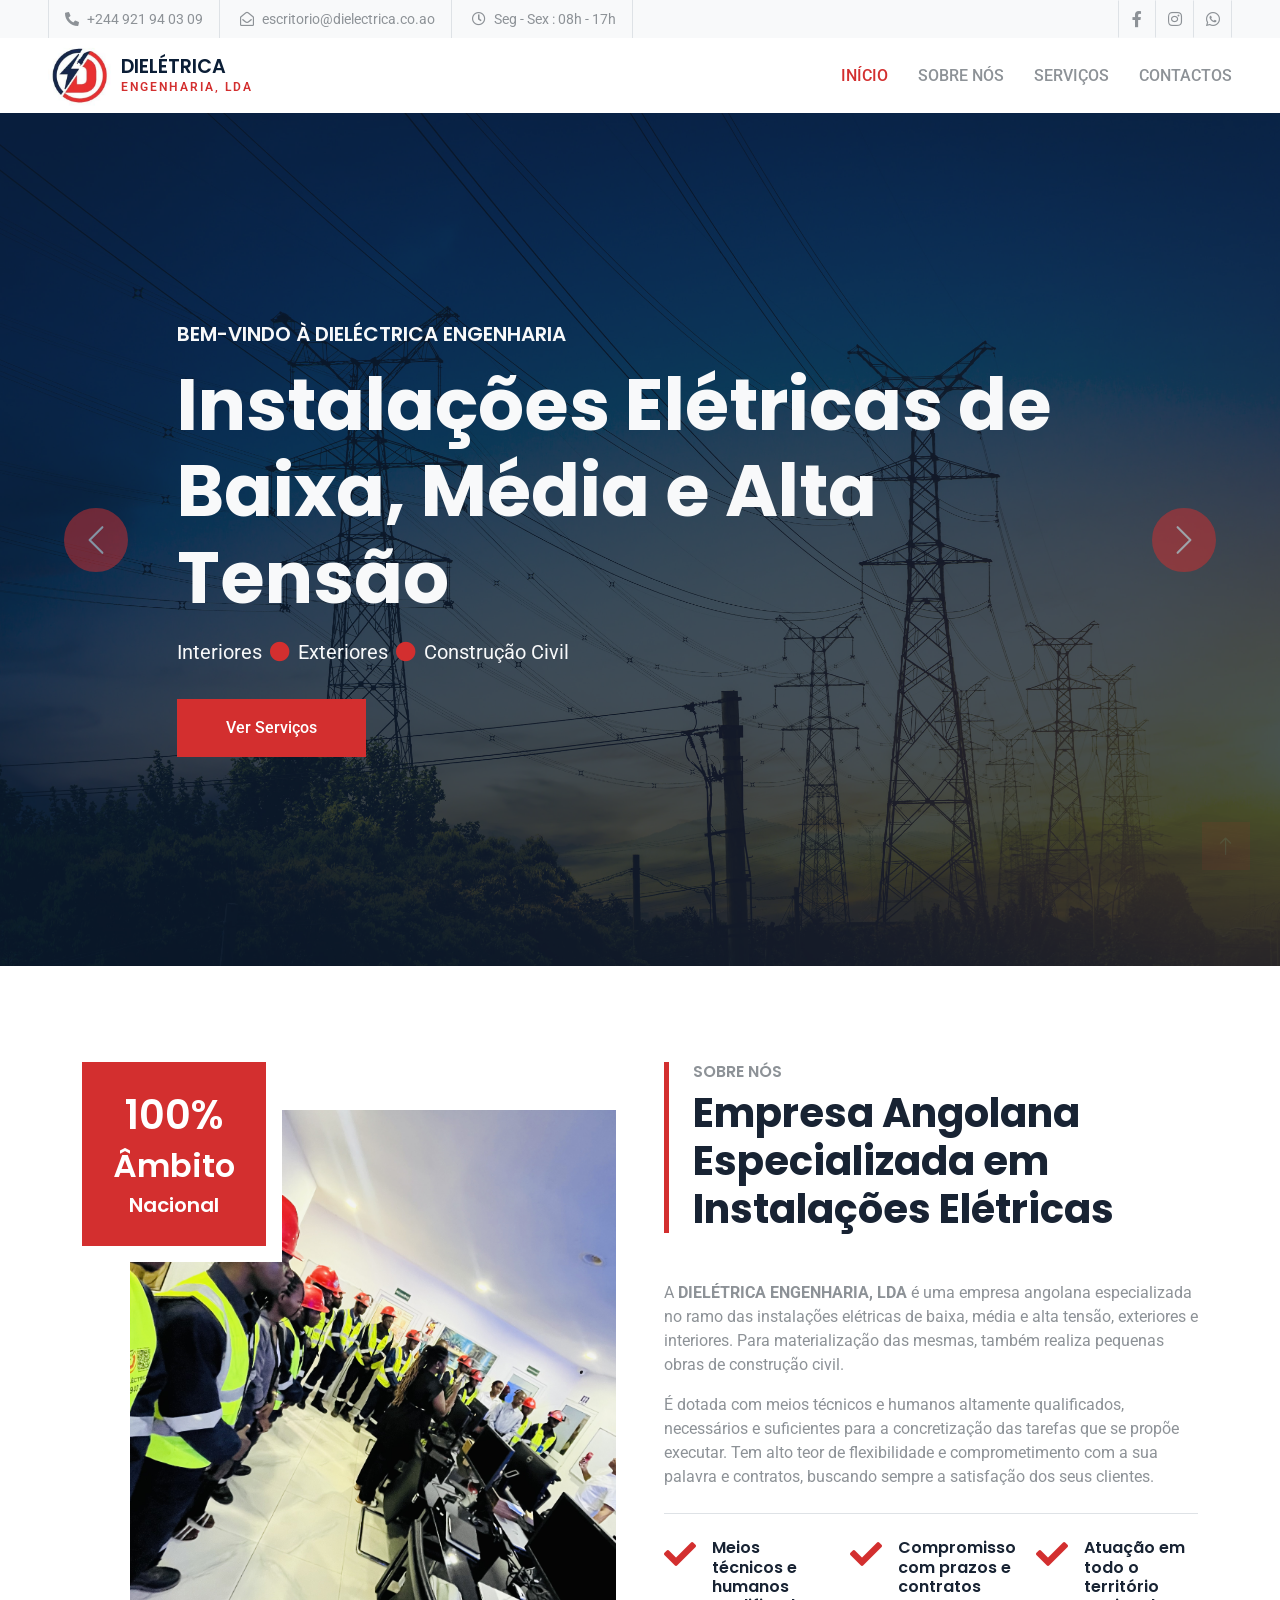
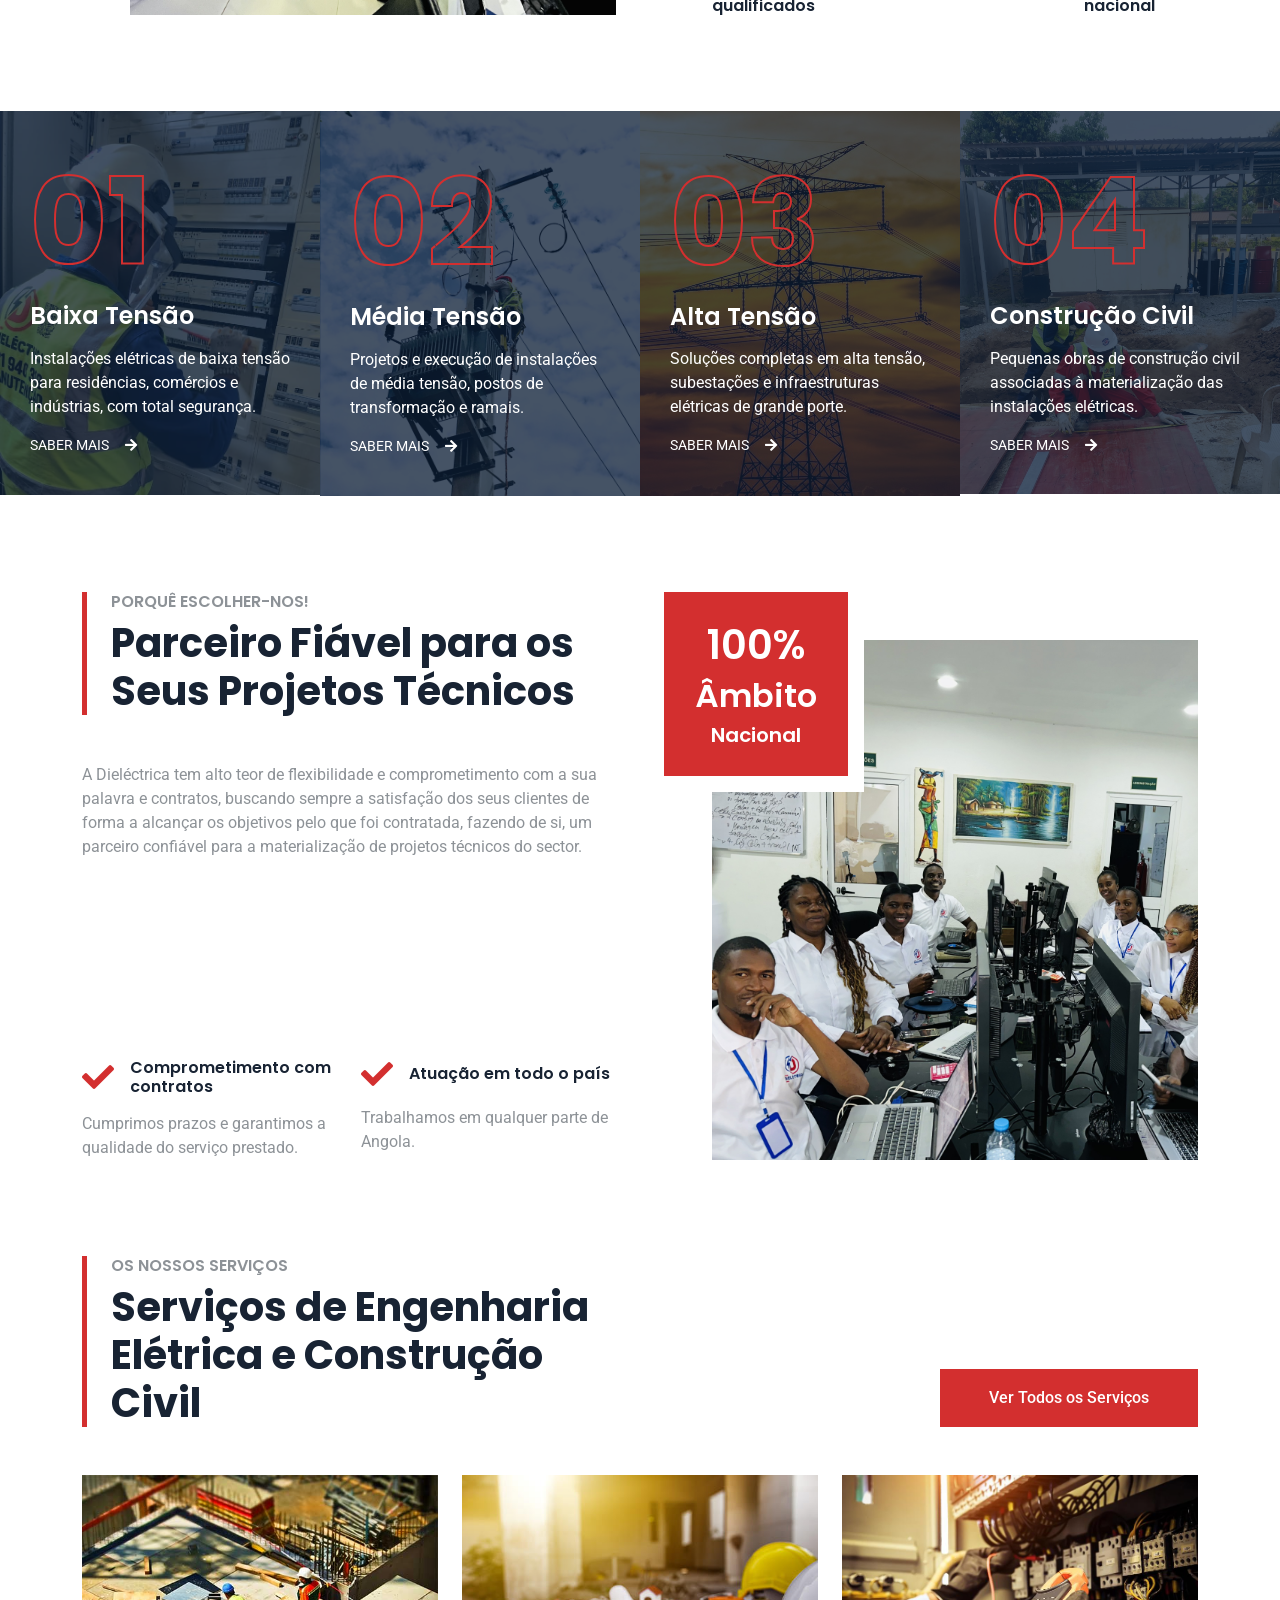
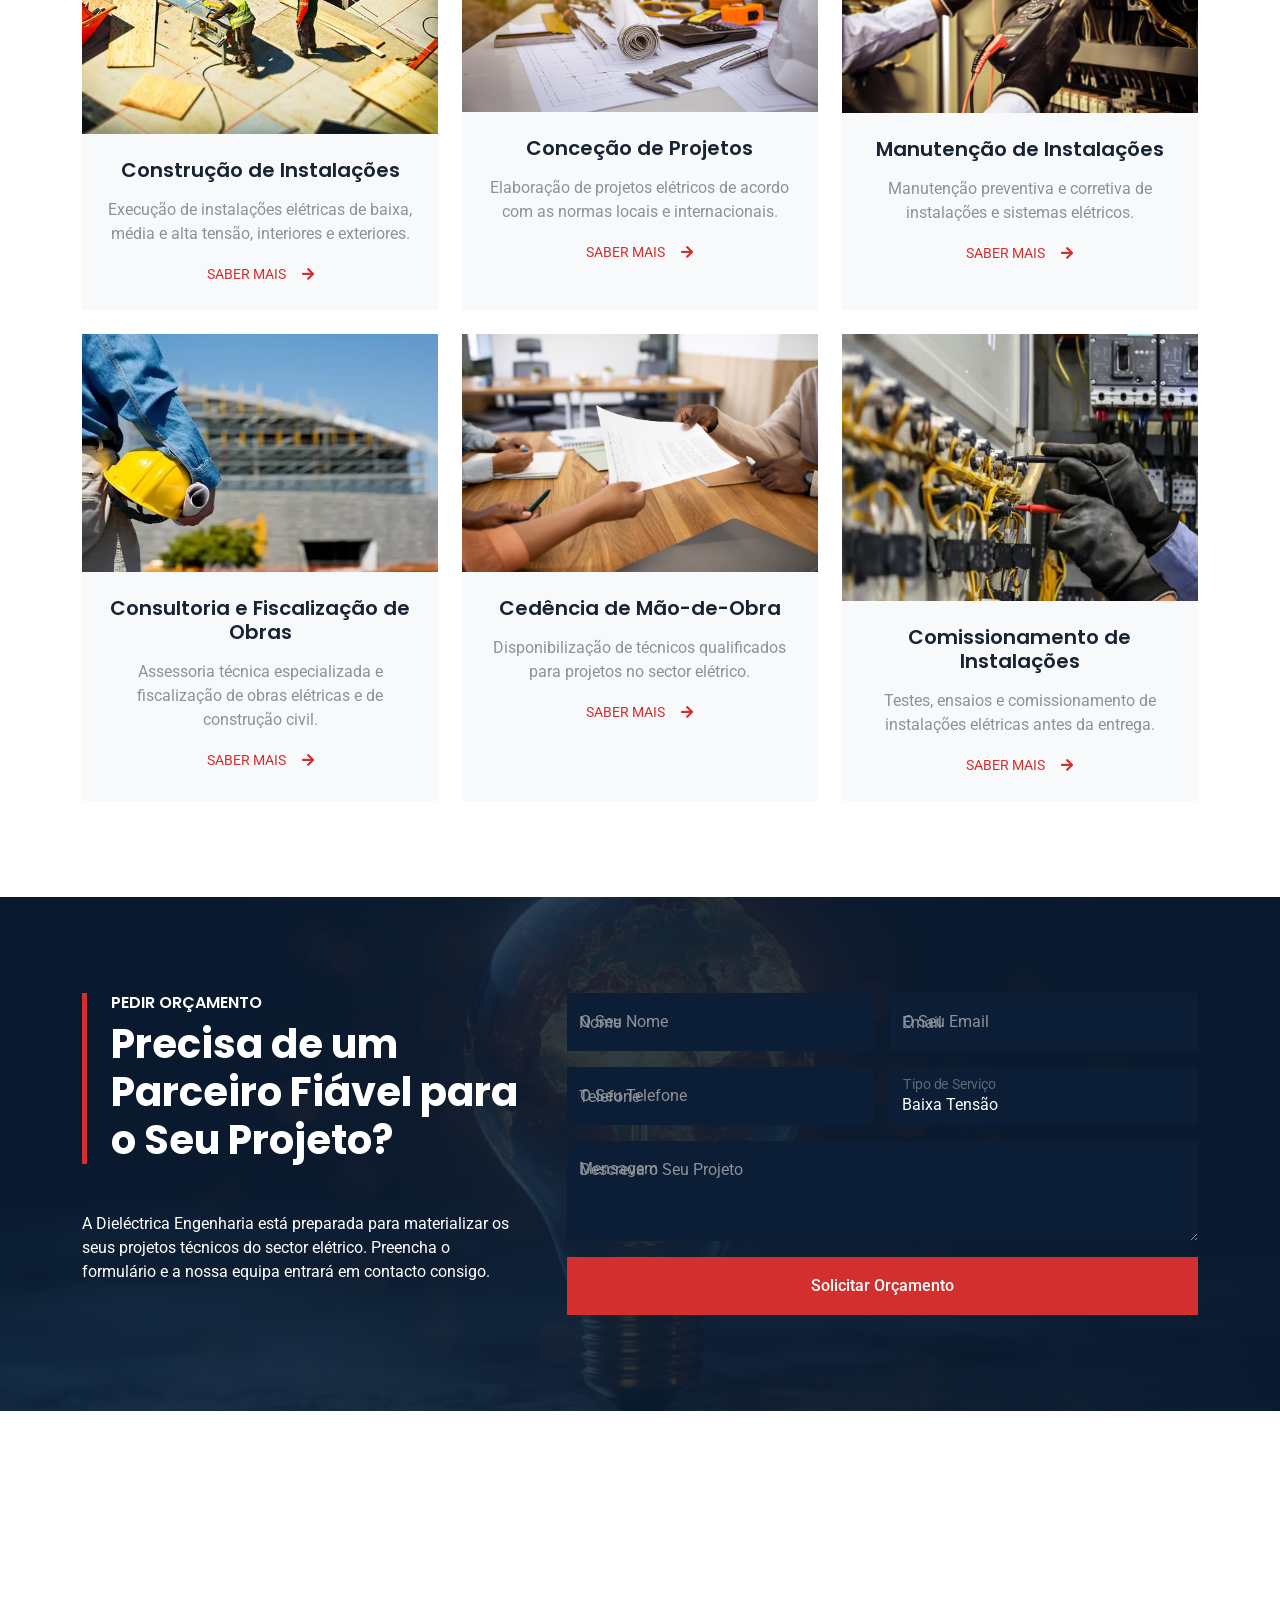
==== commit 6dd94542: "atualização do tamanho das imagens" ====
--- a/index.html
+++ b/index.html
@@ -589,7 +589,7 @@
             <div class="col-lg-3 col-md-6 wow fadeInUp" data-wow-delay="0.5s">
                 <div class="service-item bg-light overflow-hidden h-100 text-center p-4">
                     <i class="fa fa-map-marked-alt fa-3x text-primary mb-3"></i>
-                    <h1 class="display-5 text-dark mb-2">18</h1>
+                    <h1 class="display-5 text-dark mb-2">21</h1>
                     <h5 class="mb-0">Províncias Cobertas</h5>
                 </div>
             </div>
